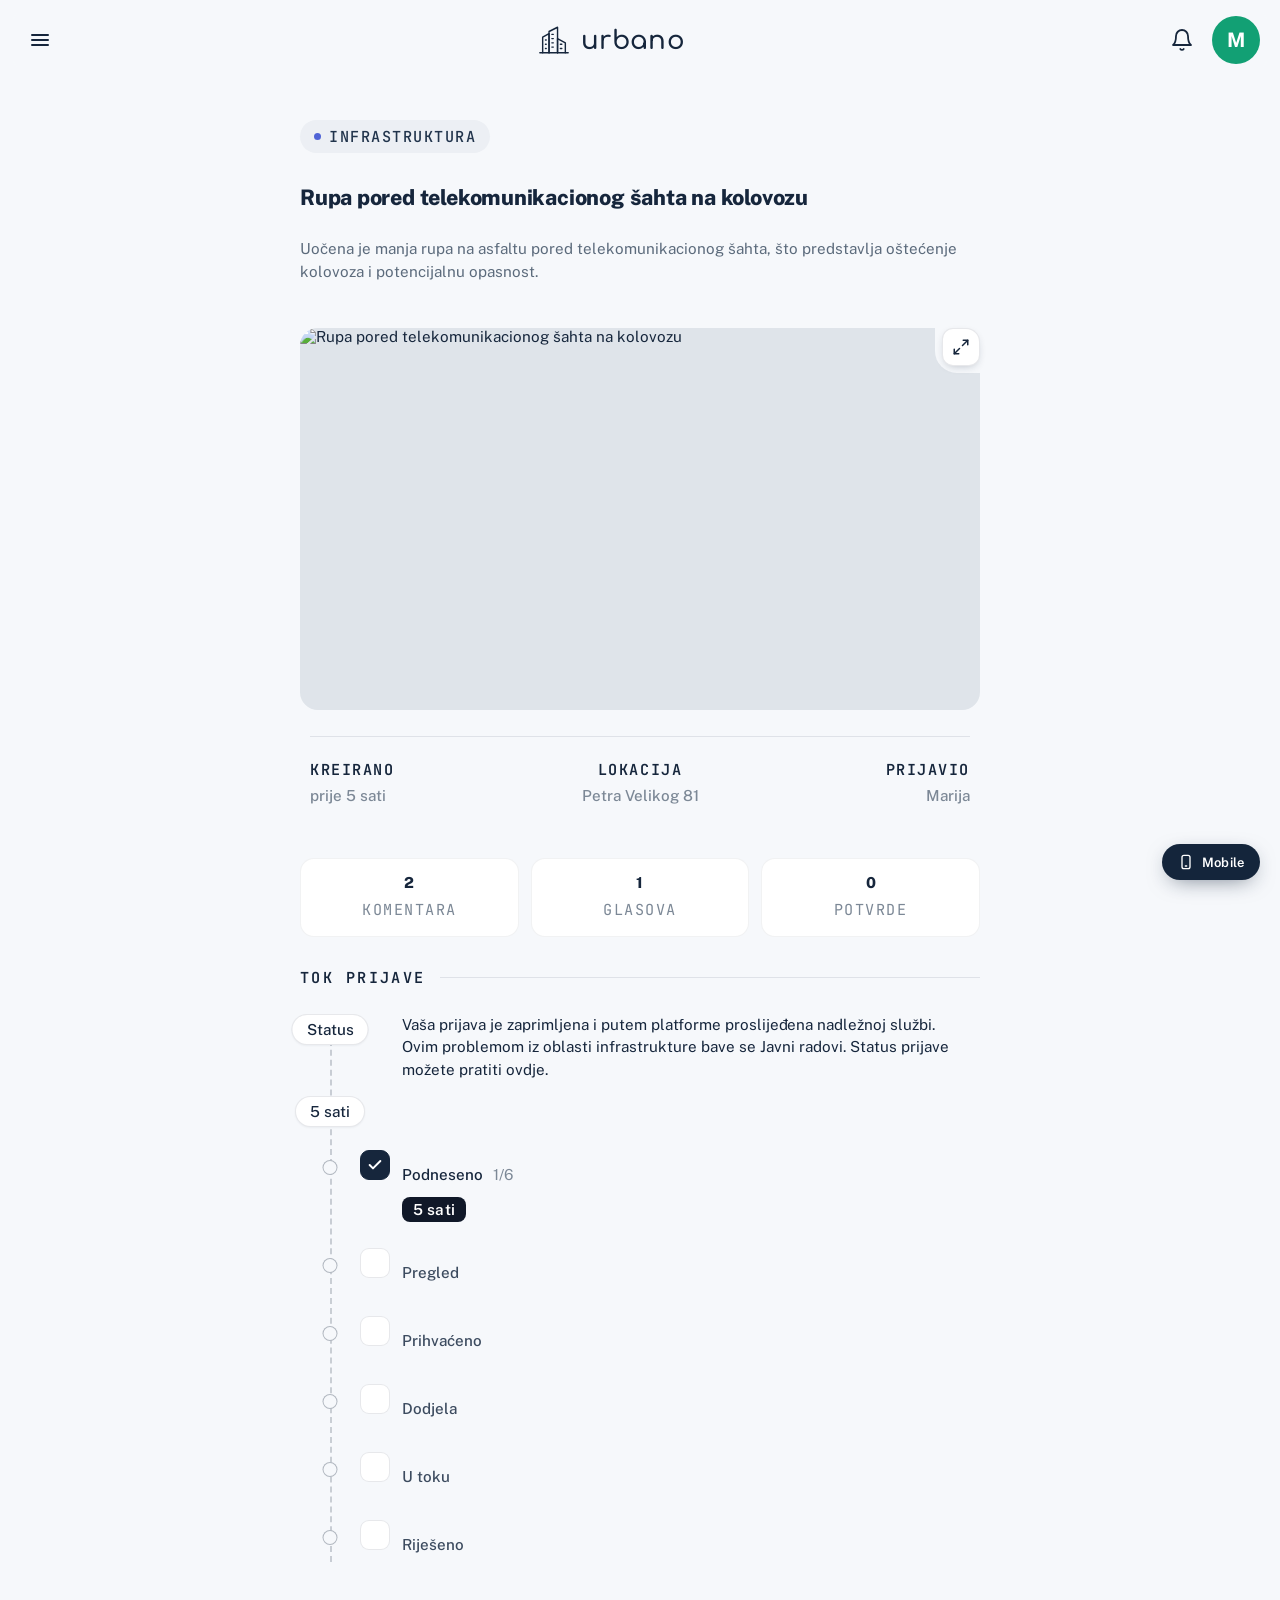
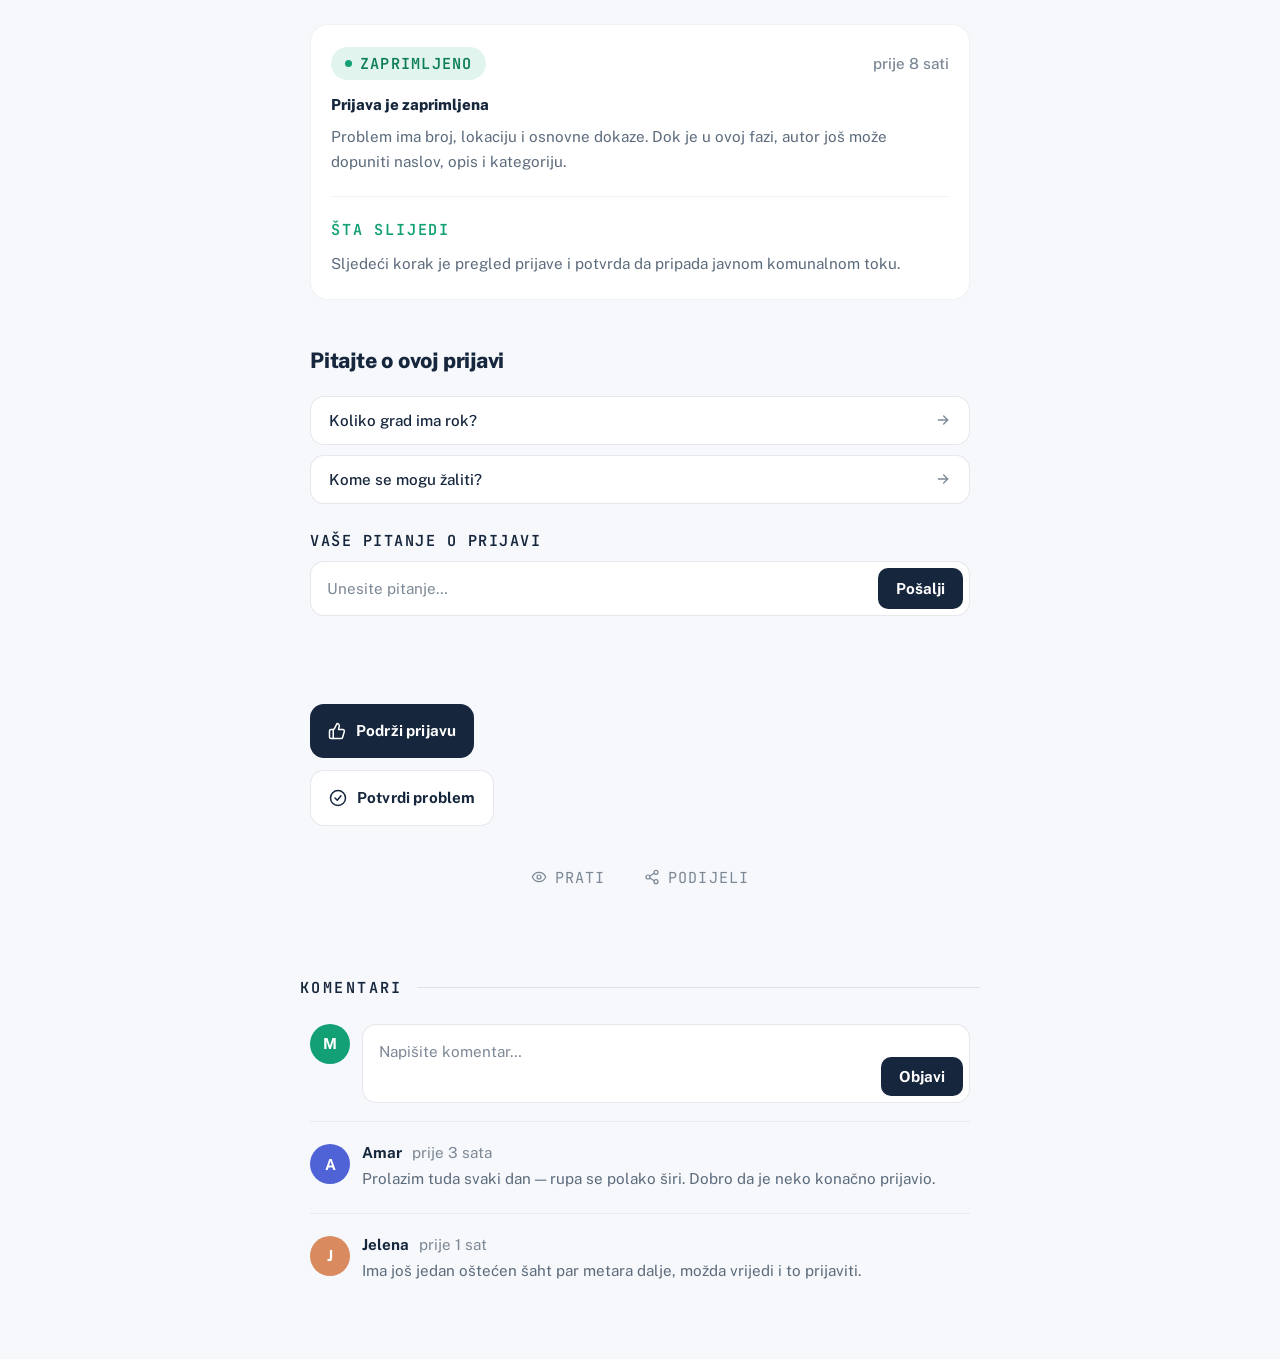
==== prijava.html @ e4edb2fe "Mobile-first redesign of prijava (report) detail page - Hand-written mobile CSS (assets/prijava-rede" ====
<!DOCTYPE html>
<html lang="bs">
<head>
  <meta charset="utf-8" />
  <meta name="viewport" content="width=device-width, initial-scale=1" />
  <title>Rupa pored telekomunikacionog šahta na kolovozu | Urbano</title>
  <meta name="description" content="Uočena je manja rupa na asfaltu pored telekomunikacionog šahta, što predstavlja oštećenje kolovoza i potencijalnu opasnost." />

  <link rel="preconnect" href="https://fonts.googleapis.com" />
  <link rel="preconnect" href="https://fonts.gstatic.com" crossorigin />
  <link href="https://fonts.googleapis.com/css2?family=Public+Sans:wght@300;400;500;600;700;800;900&family=Comfortaa:wght@500;600;700&family=JetBrains+Mono:wght@400;500;600&display=swap" rel="stylesheet" />

  <link rel="stylesheet" href="assets/prijava-redesign.css?v=2" />
  <link rel="stylesheet" href="assets/dev-toggle.css" />
</head>
<body>

  <!-- ===================== HEADER ===================== -->
  <header class="app-header">
    <button class="icon-btn" type="button" aria-label="Meni">
      <svg viewBox="0 0 24 24" fill="none" stroke="currentColor" stroke-width="2" stroke-linecap="round">
        <line x1="4" y1="7" x2="20" y2="7" />
        <line x1="4" y1="12" x2="20" y2="12" />
        <line x1="4" y1="17" x2="20" y2="17" />
      </svg>
    </button>

    <a class="brand" href="index.html" aria-label="urbano — početna">
      <svg viewBox="0 0 48 48" fill="none" stroke="#16263c" stroke-width="2" stroke-linejoin="round" stroke-linecap="round">
        <path d="M8 42V20l9-5v27" />
        <path d="M17 42V12l12-6v36" />
        <path d="M29 42V22l11 6v14" />
        <line x1="4" y1="42" x2="44" y2="42" />
        <path d="M12 24h1M12 30h1M12 36h1" />
        <path d="M21 16h2M21 22h2M21 28h2M21 34h2" />
        <path d="M33 30h2M33 36h2" />
      </svg>
      <span>urbano</span>
    </a>

    <div class="header-actions">
      <button class="icon-btn" type="button" aria-label="Obavještenja">
        <svg viewBox="0 0 24 24" fill="none" stroke="currentColor" stroke-width="1.8" stroke-linecap="round" stroke-linejoin="round">
          <path d="M18 8a6 6 0 0 0-12 0c0 7-3 9-3 9h18s-3-2-3-9" />
          <path d="M13.7 21a2 2 0 0 1-3.4 0" />
        </svg>
      </button>
      <div class="avatar">M</div>
    </div>
  </header>

  <!-- ===================== DETALJ ===================== -->
  <main class="detail">
    <div class="container">

      <span class="cat-pill"><span class="dot"></span>Infrastruktura</span>

      <h1 class="detail-title">Rupa pored telekomunikacionog šahta na kolovozu</h1>

      <p class="detail-lead">Uočena je manja rupa na asfaltu pored telekomunikacionog šahta, što predstavlja oštećenje kolovoza i potencijalnu opasnost.</p>

      <figure class="hero">
        <img src="https://api.ekomunalac.com/api/media/image?url=https%3A%2F%2Fmedia.ekomunalac.com%2Freports%2F1782922831469-ec6126c9279a06ac.jpg&w=1200&q=80" alt="Rupa pored telekomunikacionog šahta na kolovozu" />
        <div class="zoom-pocket">
          <button class="hero-zoom" type="button" aria-label="Prikaži punu veličinu">
            <svg viewBox="0 0 24 24" fill="none" stroke="currentColor" stroke-width="2" stroke-linecap="round" stroke-linejoin="round">
              <path d="M15 3h6v6" /><path d="M9 21H3v-6" /><path d="M21 3l-7 7" /><path d="M3 21l7-7" />
            </svg>
          </button>
        </div>
      </figure>

      <div class="meta-row">
        <div class="meta">
          <span class="meta-label">Kreirano</span>
          <span class="meta-value">prije 5 sati</span>
        </div>
        <div class="meta">
          <span class="meta-label">Lokacija</span>
          <span class="meta-value">Petra Velikog 81</span>
        </div>
        <div class="meta">
          <span class="meta-label">Prijavio</span>
          <span class="meta-value">Marija</span>
        </div>
      </div>

      <!-- Stats -->
      <div class="stats">
        <div class="stat"><b>2</b><span>Komentara</span></div>
        <div class="stat"><b>1</b><span>Glasova</span></div>
        <div class="stat"><b>0</b><span>Potvrde</span></div>
      </div>

      <!-- Tok prijave -->
      <div class="sec-head">
        <span class="lbl">Tok prijave</span>
        <span class="rule"></span>
      </div>

      <div class="tok">
        <div class="tok-top">
          <span class="rail-pill">Status</span>
          <p class="tok-summary">Vaša prijava je zaprimljena i putem platforme proslijeđena nadležnoj službi. Ovim problemom iz oblasti infrastrukture bave se Javni radovi. Status prijave možete pratiti ovdje.</p>
        </div>

        <div class="tok-time">
          <span class="rail-pill">5 sati</span>
        </div>

        <ul class="steps2">
          <li class="done">
            <span class="dot"></span>
            <span class="box">
              <svg viewBox="0 0 24 24" fill="none" stroke="currentColor" stroke-width="3" stroke-linecap="round" stroke-linejoin="round"><path d="M20 6 9 17l-5-5" /></svg>
            </span>
            <div class="row1"><span class="nm">Podneseno</span><span class="frac">1/6</span></div>
            <span class="dur">5 sati</span>
          </li>
          <li>
            <span class="dot"></span>
            <span class="box"></span>
            <div class="row1"><span class="nm">Pregled</span></div>
          </li>
          <li>
            <span class="dot"></span>
            <span class="box"></span>
            <div class="row1"><span class="nm">Prihvaćeno</span></div>
          </li>
          <li>
            <span class="dot"></span>
            <span class="box"></span>
            <div class="row1"><span class="nm">Dodjela</span></div>
          </li>
          <li>
            <span class="dot"></span>
            <span class="box"></span>
            <div class="row1"><span class="nm">U toku</span></div>
          </li>
          <li>
            <span class="dot"></span>
            <span class="box"></span>
            <div class="row1"><span class="nm">Riješeno</span></div>
          </li>
        </ul>
      </div>

      <!-- ===================== STATUS DETALJ ===================== -->
      <div class="card status-card">
        <div class="status-head">
          <span class="status-pill">Zaprimljeno</span>
          <span class="status-time">prije 8 sati</span>
        </div>
        <h3 class="status-headline">Prijava je zaprimljena</h3>
        <p>Problem ima broj, lokaciju i osnovne dokaze. Dok je u ovoj fazi, autor još može dopuniti naslov, opis i kategoriju.</p>
        <div class="status-next">
          <span class="next-label">Šta slijedi</span>
          <p>Sljedeći korak je pregled prijave i potvrda da pripada javnom komunalnom toku.</p>
        </div>
      </div>

      <!-- ===================== PITAJTE ===================== -->
      <section class="ask">
        <h2 class="ask-title">Pitajte o ovoj prijavi</h2>

        <div class="ask-suggest">
          <button class="q-chip" type="button">
            <span>Koliko grad ima rok?</span>
            <svg viewBox="0 0 24 24" fill="none" stroke="currentColor" stroke-width="2" stroke-linecap="round" stroke-linejoin="round"><path d="M5 12h14" /><path d="M13 6l6 6-6 6" /></svg>
          </button>
          <button class="q-chip" type="button">
            <span>Kome se mogu žaliti?</span>
            <svg viewBox="0 0 24 24" fill="none" stroke="currentColor" stroke-width="2" stroke-linecap="round" stroke-linejoin="round"><path d="M5 12h14" /><path d="M13 6l6 6-6 6" /></svg>
          </button>
        </div>

        <label class="ask-label" for="ask-input">Vaše pitanje o prijavi</label>
        <div class="ask-field">
          <input id="ask-input" type="text" placeholder="Unesite pitanje…" />
          <button class="ask-send" type="button">Pošalji</button>
        </div>
      </section>

      <!-- Akcije -->
      <button class="action" type="button">
        <svg viewBox="0 0 24 24" fill="none" stroke="currentColor" stroke-width="2" stroke-linecap="round" stroke-linejoin="round">
          <path d="M7 10v11" /><path d="M15 5.88 14 10h5.83a2 2 0 0 1 1.92 2.56l-2.33 8A2 2 0 0 1 17.5 22H4a2 2 0 0 1-2-2v-8a2 2 0 0 1 2-2h2.76a2 2 0 0 0 1.79-1.11L12 2a3.13 3.13 0 0 1 3 3.88Z" />
        </svg>
        Podrži prijavu
      </button>
      <button class="action secondary" type="button">
        <svg viewBox="0 0 24 24" fill="none" stroke="currentColor" stroke-width="2" stroke-linecap="round" stroke-linejoin="round">
          <circle cx="12" cy="12" r="10" /><path d="M8 12l3 3 5-6" />
        </svg>
        Potvrdi problem
      </button>
      <div class="subactions">
        <button type="button">
          <svg viewBox="0 0 24 24" fill="none" stroke="currentColor" stroke-width="1.8" stroke-linecap="round" stroke-linejoin="round"><path d="M2 12s3-7 10-7 10 7 10 7-3 7-10 7-10-7-10-7Z"/><circle cx="12" cy="12" r="3"/></svg>
          Prati
        </button>
        <button type="button">
          <svg viewBox="0 0 24 24" fill="none" stroke="currentColor" stroke-width="1.8" stroke-linecap="round" stroke-linejoin="round"><circle cx="18" cy="5" r="3"/><circle cx="6" cy="12" r="3"/><circle cx="18" cy="19" r="3"/><line x1="8.6" y1="13.5" x2="15.4" y2="17.5"/><line x1="15.4" y1="6.5" x2="8.6" y2="10.5"/></svg>
          Podijeli
        </button>
      </div>

      <!-- ===================== KOMENTARI ===================== -->
      <div class="sec-head">
        <span class="lbl">Komentari</span>
        <span class="rule"></span>
      </div>

      <div class="comment-compose">
        <div class="c-avatar">M</div>
        <div class="comment-field">
          <textarea rows="2" placeholder="Napišite komentar…"></textarea>
          <button class="comment-send" type="button">Objavi</button>
        </div>
      </div>

      <ul class="comment-list">
        <li class="comment">
          <div class="c-avatar a1">A</div>
          <div class="comment-body">
            <div class="comment-head">
              <span class="comment-name">Amar</span>
              <span class="comment-time">prije 3 sata</span>
            </div>
            <p>Prolazim tuda svaki dan — rupa se polako širi. Dobro da je neko konačno prijavio.</p>
          </div>
        </li>
        <li class="comment">
          <div class="c-avatar a2">J</div>
          <div class="comment-body">
            <div class="comment-head">
              <span class="comment-name">Jelena</span>
              <span class="comment-time">prije 1 sat</span>
            </div>
            <p>Ima još jedan oštećen šaht par metara dalje, možda vrijedi i to prijaviti.</p>
          </div>
        </li>
      </ul>

      <div class="footer-space"></div>
    </div>
  </main>

  <script src="assets/lightbox.js?v=1" defer></script>
  <script src="assets/dev-toggle.js" defer></script>
</body>
</html>
---- assets/prijava-redesign.css ----
/* ============================================================
   PRIJAVA — mobile-first redesign
   Ručno pisan, čist, lako za editovanje. Desktop kasnije.
   ============================================================ */

:root {
  --nav: #16263c;          /* navy naslovi */
  --nav-soft: #21344c;
  --ink: #5c6b7c;          /* sivi opis/tekst */
  --ink-2: #7c8896;        /* svjetliji sivi */
  --paper: #f6f8fb;        /* pozadina */
  --card: #ffffff;
  --line: rgba(20, 37, 59, 0.10);
  --line-2: rgba(20, 37, 59, 0.06);
  --pill: #eceff4;
  --green: #12a074;        /* avatar / accent */
  --blue: #4f63d6;         /* kategorija dot */
  --radius: 18px;

  /* SAMO DVIJE VELIČINE FONTA */
  --fs-text: 0.95rem;      /* sav tekst — opis, labele, vrijednosti, koraci */
  --fs-title: 1.34rem;     /* malo veće — SAMO naslov */

  --mono: "JetBrains Mono", ui-monospace, "SFMono-Regular", monospace;
  --sans: "Public Sans", system-ui, -apple-system, sans-serif;
  --brand: "Comfortaa", var(--sans);
}

* { box-sizing: border-box; }

html { -webkit-text-size-adjust: 100%; }

body {
  margin: 0;
  background: var(--paper);
  color: var(--nav);
  font-family: var(--sans);
  font-size: var(--fs-text);
  -webkit-font-smoothing: antialiased;
  text-rendering: optimizeLegibility;
}

/* ---------- HEADER ---------- */
.app-header {
  position: sticky;
  top: 0;
  z-index: 50;
  display: flex;
  align-items: center;
  justify-content: space-between;
  gap: 12px;
  padding: 16px 20px;
  background: rgba(246, 248, 251, 0.86);
  backdrop-filter: saturate(140%) blur(10px);
  -webkit-backdrop-filter: saturate(140%) blur(10px);
}

.icon-btn {
  display: inline-flex;
  align-items: center;
  justify-content: center;
  width: 40px;
  height: 40px;
  border: none;
  background: transparent;
  color: var(--nav);
  cursor: pointer;
  border-radius: 12px;
  transition: background 0.18s ease;
}
.icon-btn:hover { background: rgba(20, 37, 59, 0.06); }
.icon-btn svg { width: 24px; height: 24px; }

.brand {
  display: inline-flex;
  align-items: center;
  gap: 10px;
  text-decoration: none;
  color: var(--nav);
}
.brand svg { width: 34px; height: 34px; }
.brand span {
  font-family: var(--brand);
  font-weight: 600;
  font-size: 26px;
  letter-spacing: 0.01em;
  color: var(--nav);
}

.header-actions {
  display: inline-flex;
  align-items: center;
  gap: 10px;
}
.avatar {
  display: inline-flex;
  align-items: center;
  justify-content: center;
  width: 48px;
  height: 48px;
  border-radius: 50%;
  background: var(--green);
  color: #fff;
  font-weight: 700;
  font-size: 20px;
  letter-spacing: 0.02em;
}

/* ---------- CONTAINER ---------- */
.container {
  padding: 0 20px;
  max-width: 720px;
  margin: 0 auto;
}

/* Sve ISPOD slike — malo uvučeno od ivica (veći razmak, ali ne prevelik).
   Slika, naslov, opis i kategorija ostaju na 20px; donji dio je uvučen +10px. */
.meta-row,
.stats,
.sec-head,
.tok,
.card,
.ask,
.action,
.subactions,
.comment-compose,
.comment-list {
  margin-left: 10px;
  margin-right: 10px;
}

/* ---------- CATEGORY PILL ---------- */
.cat-pill {
  display: inline-flex;
  align-items: center;
  gap: 8px;
  margin: 40px 0 32px;
  padding: 6px 14px;
  border-radius: 999px;
  background: var(--pill);
  font-family: var(--mono);
  font-size: var(--fs-text);
  font-weight: 500;
  letter-spacing: 0.1em;
  color: var(--nav-soft);
  text-transform: uppercase;
}
.cat-pill .dot {
  width: 7px;
  height: 7px;
  border-radius: 50%;
  background: var(--blue);
  flex: none;
}

/* ---------- TITLE + LEAD ---------- */
.detail-title {
  margin: 0 0 26px;
  font-size: var(--fs-title);  /* jedina veća veličina — naslov */
  line-height: 1.2;
  font-weight: 800;
  letter-spacing: -0.01em;
  color: var(--nav);
  text-wrap: balance;
}
.detail-lead {
  margin: 0 0 44px;
  font-size: var(--fs-text);  /* max 3 reda */
  line-height: 1.55;
  font-weight: 400;
  color: var(--ink);
  display: -webkit-box;
  -webkit-line-clamp: 3;
  -webkit-box-orient: vertical;
  overflow: hidden;
}

/* ---------- HERO IMAGE ---------- */
.hero {
  position: relative;
  margin: 0 0 26px;
}
.hero img {
  width: 100%;
  aspect-ratio: 16 / 9;       /* niža slika */
  object-fit: cover;
  border-radius: var(--radius);
  display: block;
  background: #dfe4ea;
}
/* "Pocket" u boji pozadine — slika se obmota oko dugmeta
   (prati lijevu i donju ivicu, sa zaobljenim concave uglom) */
.zoom-pocket {
  position: absolute;
  top: 0;
  right: 0;
  background: var(--paper);
  padding: 0 0 7px 7px;                  /* razmak: dolje + lijevo */
  border-top-right-radius: var(--radius);
  border-bottom-left-radius: 22px;       /* concave zaobljenje */
}
.hero-zoom {
  display: inline-flex;
  align-items: center;
  justify-content: center;
  width: 38px;
  height: 38px;
  border-radius: 11px;
  border-top-right-radius: 14px;
  background: #fff;
  border: 1px solid var(--line);
  box-shadow: 0 3px 10px -4px rgba(20, 37, 59, 0.32);
  color: var(--nav);
  cursor: pointer;
  transition: background 0.18s ease, transform 0.18s ease;
}
.hero-zoom:hover { background: #f4f7fb; transform: translateY(-1px); }
.hero-zoom svg { width: 18px; height: 18px; }

/* ---------- META ROW ---------- */
.meta-row {
  display: flex;
  justify-content: space-between;
  gap: 12px;
  padding: 22px 0 44px;
  border-top: 1px solid var(--line);
}
.meta { display: flex; flex-direction: column; gap: 7px; }
.meta:nth-child(1) { align-items: flex-start; text-align: left; }
.meta:nth-child(2) { align-items: center; text-align: center; }
.meta:nth-child(3) { align-items: flex-end; text-align: right; }
.meta-label {
  font-family: var(--mono);
  font-size: var(--fs-text);
  font-weight: 600;
  letter-spacing: 0.1em;
  color: var(--nav);
  text-transform: uppercase;
}
.meta-value {
  font-size: var(--fs-text);
  font-weight: 500;
  color: var(--ink-2);
}

/* ---------- STATS ---------- */
.stats {
  display: grid;
  grid-template-columns: repeat(3, 1fr);
  gap: 12px;
  margin: 10px 0 0;   /* kartice = zadnje na prvom ekranu; veliki razmak dolazi ispod (sec-head) */
}
.stat {
  background: var(--card);
  border: 1px solid var(--line-2);
  border-radius: 14px;
  padding: 16px 12px;
  text-align: center;
}
.stat b {
  display: block;
  font-size: var(--fs-text);
  font-weight: 800;
  color: var(--nav);
  line-height: 1;
}
.stat span {
  display: block;
  margin-top: 8px;
  font-family: var(--mono);
  font-size: var(--fs-text);
  letter-spacing: 0.1em;
  color: var(--ink-2);
  text-transform: uppercase;
}

/* ---------- SECTION LABEL ---------- */
.sec-label {
  font-family: var(--mono);
  font-size: var(--fs-text);
  font-weight: 600;
  letter-spacing: 0.14em;
  color: var(--ink-2);
  text-transform: uppercase;
  margin: 34px 0 16px;
}

/* Section header sa linijom desno */
.sec-head {
  display: flex;
  align-items: center;
  gap: 14px;
  margin: 30px 0 26px;   /* tijesan razmak — "Tok prijave" odmah ispod kartica */
}
.sec-head .lbl {
  font-family: var(--mono);
  font-size: var(--fs-text);
  font-weight: 600;
  letter-spacing: 0.16em;
  text-transform: uppercase;
  color: var(--nav);
  white-space: nowrap;
}
.sec-head .rule { flex: 1; height: 1px; background: var(--line); }

/* ---------- TOK PRIJAVE (checkbox + rail) ---------- */
.tok { position: relative; }
.tok::before {                 /* dashed vertical rail */
  content: "";
  position: absolute;
  left: 20px;
  top: 16px;
  bottom: 18px;
  border-left: 2px dashed rgba(20, 37, 59, 0.20);
}

.rail-pill {
  position: absolute;
  left: 20px;
  transform: translateX(-50%);
  display: inline-flex;
  align-items: center;
  justify-content: center;
  background: #fff;
  border: 1px solid var(--line);
  border-radius: 999px;
  padding: 6px 14px;
  font-size: var(--fs-text);
  font-weight: 500;
  color: var(--nav);
  box-shadow: 0 1px 2px rgba(20, 37, 59, 0.05);
  white-space: nowrap;
  z-index: 2;
}

.tok-top {
  position: relative;
  min-height: 34px;
  padding-left: 92px;
  margin-bottom: 6px;
}
.tok-top .rail-pill { top: 0; }
.tok-summary {
  margin: 0;
  font-size: var(--fs-text);
  line-height: 1.5;
  color: var(--nav);
  font-weight: 400;
}

.tok-time { position: relative; height: 46px; }
.tok-time .rail-pill { top: 8px; }

.steps2 { list-style: none; margin: 8px 0 0; padding: 0; }
.steps2 li {
  position: relative;
  min-height: 68px;
  padding: 18px 0 18px 92px;
}
.steps2 .dot {                 /* mali hollow krug na rail-u */
  position: absolute;
  left: 20px;
  top: 18px;
  transform: translateX(-50%);
  width: 15px;
  height: 15px;
  border-radius: 50%;
  border: 1.5px solid rgba(20, 37, 59, 0.30);
  background: var(--paper);
  z-index: 2;
}
.steps2 .box {                 /* checkbox kvadrat */
  position: absolute;
  left: 50px;
  top: 8px;
  width: 30px;
  height: 30px;
  border-radius: 9px;
  border: 1.5px solid var(--line);
  background: #fff;
  display: inline-flex;
  align-items: center;
  justify-content: center;
}
.steps2 li.done .box { background: var(--nav); border-color: var(--nav); }
.steps2 .box svg { width: 16px; height: 16px; color: #fff; }

.steps2 .row1 { display: flex; align-items: center; gap: 10px; min-height: 30px; }
.steps2 .nm { font-size: var(--fs-text); font-weight: 500; color: var(--nav); }
.steps2 li:not(.done) .nm { color: #3c4b5f; }
.steps2 .frac { font-size: var(--fs-text); color: var(--ink-2); }
.steps2 .dur {
  display: inline-block;
  margin-top: 7px;
  background: #101828;
  color: #fff;
  border-radius: 8px;
  padding: 4px 11px;
  font-size: var(--fs-text);
  font-weight: 600;
  letter-spacing: 0.01em;
}

/* ---------- CARD (Kontekst / Sažetak) ---------- */
.card {
  background: var(--card);
  border: 1px solid var(--line-2);
  border-radius: var(--radius);
  padding: 22px 20px;
  margin-bottom: 22px;
}
.card .summary-tag {
  font-family: var(--mono);
  font-size: var(--fs-text);
  letter-spacing: 0.14em;
  text-transform: uppercase;
  color: var(--green);
  font-weight: 600;
}
.card p {
  margin: 12px 0 0;
  font-size: var(--fs-text);
  line-height: 1.62;
  color: var(--ink);
}

/* ---------- PRIMARY ACTION ---------- */
.action {
  display: flex;
  align-items: center;
  justify-content: center;
  gap: 10px;
  width: auto;           /* puni širinu minus margine (ne iskače van) */
  margin-top: 88px;      /* više zraka prije glavnog dugmeta */
  padding: 18px;
  border: none;
  border-radius: 14px;
  background: var(--nav);
  color: #fff;
  font-family: var(--sans);
  font-size: var(--fs-text);
  font-weight: 700;
  letter-spacing: 0.01em;
  cursor: pointer;
  transition: transform 0.2s cubic-bezier(0.16, 1, 0.3, 1), background 0.2s ease;
}
.action:hover { transform: translateY(-2px); background: #1d3350; }
.action svg { width: 18px; height: 18px; }

.subactions {
  display: flex;
  justify-content: center;
  gap: 26px;
  margin: 40px 0 88px;
}
.subactions button {
  display: inline-flex;
  align-items: center;
  gap: 8px;
  background: none;
  border: none;
  cursor: pointer;
  font-family: var(--mono);
  font-size: var(--fs-text);
  letter-spacing: 0.08em;
  text-transform: uppercase;
  color: var(--ink-2);
}
.subactions svg { width: 16px; height: 16px; }

/* ---------- STATUS DETALJ (Zaprimljeno) ---------- */
.status-card { margin-top: 44px; }
.status-head {
  display: flex;
  align-items: center;
  justify-content: space-between;
  gap: 12px;
  margin-bottom: 16px;
}
.status-pill {
  display: inline-flex;
  align-items: center;
  gap: 8px;
  padding: 6px 14px;
  border-radius: 999px;
  background: rgba(18, 160, 116, 0.12);
  color: #0d7d5a;
  font-family: var(--mono);
  font-size: var(--fs-text);
  font-weight: 600;
  letter-spacing: 0.08em;
  text-transform: uppercase;
}
.status-pill::before {
  content: "";
  width: 7px;
  height: 7px;
  border-radius: 50%;
  background: var(--green);
}
.status-time {
  font-size: var(--fs-text);
  font-weight: 500;
  color: var(--ink-2);
}
.status-headline {
  margin: 0;
  font-size: var(--fs-text);   /* ista veličina — samo deblje */
  font-weight: 800;
  color: var(--nav);
}
.status-next {
  margin-top: 22px;
  padding-top: 22px;
  border-top: 1px solid var(--line-2);
}
.next-label {
  display: block;
  font-family: var(--mono);
  font-size: var(--fs-text);
  font-weight: 600;
  letter-spacing: 0.12em;
  text-transform: uppercase;
  color: var(--green);
}

/* ---------- PITAJTE O OVOJ PRIJAVI ---------- */
.ask { margin-top: 48px; }
.ask-title {
  margin: 0 0 22px;
  font-size: var(--fs-title);   /* veličina prvog naslova */
  line-height: 1.2;
  font-weight: 800;
  letter-spacing: -0.01em;
  color: var(--nav);
}
.ask-suggest {
  display: flex;
  flex-direction: column;
  gap: 10px;
  margin-bottom: 26px;
}
.q-chip {
  display: flex;
  align-items: center;
  justify-content: space-between;
  gap: 12px;
  width: 100%;
  text-align: left;
  padding: 15px 18px;
  border: 1px solid var(--line);
  border-radius: 14px;
  background: var(--card);
  color: var(--nav);
  font-family: var(--sans);
  font-size: var(--fs-text);
  font-weight: 500;
  cursor: pointer;
  transition: border-color 0.18s ease, background 0.18s ease, transform 0.18s ease;
}
.q-chip:hover {
  background: #f4f7fb;
  border-color: rgba(20, 37, 59, 0.22);
  transform: translateY(-1px);
}
.q-chip svg { width: 16px; height: 16px; color: var(--ink-2); flex: none; }

.ask-label {
  display: block;
  margin-bottom: 10px;
  font-family: var(--mono);
  font-size: var(--fs-text);
  font-weight: 600;
  letter-spacing: 0.1em;
  text-transform: uppercase;
  color: var(--nav);
}
.ask-field {
  display: flex;
  align-items: center;
  gap: 8px;
  padding: 6px 6px 6px 16px;
  border: 1px solid var(--line);
  border-radius: 14px;
  background: var(--card);
  transition: border-color 0.18s ease, box-shadow 0.18s ease;
}
.ask-field:focus-within {
  border-color: var(--nav-soft);
  box-shadow: 0 0 0 3px rgba(20, 37, 59, 0.07);
}
.ask-field input {
  flex: 1;
  min-width: 0;
  border: none;
  outline: none;
  background: transparent;
  font-family: var(--sans);
  font-size: var(--fs-text);
  color: var(--nav);
  padding: 12px 0;
}
.ask-field input::placeholder { color: var(--ink-2); }
.ask-send {
  flex: none;
  border: none;
  border-radius: 10px;
  background: var(--nav);
  color: #fff;
  font-family: var(--sans);
  font-size: var(--fs-text);
  font-weight: 700;
  padding: 12px 18px;
  cursor: pointer;
  transition: background 0.18s ease;
}
.ask-send:hover { background: #1d3350; }

/* ---------- SEKUNDARNO DUGME (Potvrdi problem) ---------- */
.action.secondary {
  margin-top: 12px;
  background: var(--card);
  color: var(--nav);
  border: 1px solid var(--line);
}
.action.secondary:hover { background: #f4f7fb; }

/* ---------- KOMENTARI ---------- */
.comment-compose {
  display: flex;
  gap: 12px;
  margin-bottom: 8px;
}
.c-avatar {
  flex: none;
  width: 40px;
  height: 40px;
  border-radius: 50%;
  display: inline-flex;
  align-items: center;
  justify-content: center;
  color: #fff;
  font-weight: 700;
  font-size: var(--fs-text);
  background: var(--green);
}
.c-avatar.a1 { background: #4f63d6; }
.c-avatar.a2 { background: #d98b5f; }

.comment-field {
  flex: 1;
  min-width: 0;
  display: flex;
  align-items: flex-end;
  gap: 8px;
  padding: 6px 6px 6px 16px;
  border: 1px solid var(--line);
  border-radius: 14px;
  background: var(--card);
  transition: border-color 0.18s ease, box-shadow 0.18s ease;
}
.comment-field:focus-within {
  border-color: var(--nav-soft);
  box-shadow: 0 0 0 3px rgba(20, 37, 59, 0.07);
}
.comment-field textarea {
  flex: 1;
  min-width: 0;
  border: none;
  outline: none;
  background: transparent;
  resize: none;
  font-family: var(--sans);
  font-size: var(--fs-text);
  line-height: 1.5;
  color: var(--nav);
  padding: 10px 0;
  max-height: 140px;
}
.comment-field textarea::placeholder { color: var(--ink-2); }
.comment-send {
  flex: none;
  border: none;
  border-radius: 10px;
  background: var(--nav);
  color: #fff;
  font-family: var(--sans);
  font-size: var(--fs-text);
  font-weight: 700;
  padding: 11px 18px;
  cursor: pointer;
  transition: background 0.18s ease;
}
.comment-send:hover { background: #1d3350; }

.comment-list {
  list-style: none;
  margin-top: 18px;
  padding: 0;
}
.comment {
  display: flex;
  gap: 12px;
  padding: 22px 0;
  border-top: 1px solid var(--line-2);
}
.comment-body { flex: 1; min-width: 0; }
.comment-head {
  display: flex;
  align-items: baseline;
  gap: 10px;
  margin-bottom: 6px;
}
.comment-name { font-size: var(--fs-text); font-weight: 700; color: var(--nav); }
.comment-time { font-size: var(--fs-text); color: var(--ink-2); }
.comment-body p {
  margin: 0;
  font-size: var(--fs-text);
  line-height: 1.55;
  color: var(--ink);
}

/* ---------- LIGHTBOX (zoom slike) ---------- */
.hero img { cursor: zoom-in; }
.lightbox {
  position: fixed;
  inset: 0;
  z-index: 100;
  display: flex;
  align-items: center;
  justify-content: center;
  padding: 20px;
  background: rgba(16, 24, 40, 0.9);
  -webkit-backdrop-filter: blur(6px);
  backdrop-filter: blur(6px);
  opacity: 0;
  pointer-events: none;
  transition: opacity 0.3s cubic-bezier(0.16, 1, 0.3, 1);
}
.lightbox.open { opacity: 1; pointer-events: auto; }
.lightbox img {
  max-width: 100%;
  max-height: 100%;
  border-radius: 14px;
  box-shadow: 0 20px 60px -20px rgba(0, 0, 0, 0.6);
  transform: scale(0.96);
  transition: transform 0.3s cubic-bezier(0.16, 1, 0.3, 1);
}
.lightbox.open img { transform: scale(1); }
.lightbox-close {
  position: absolute;
  top: 18px;
  right: 18px;
  width: 44px;
  height: 44px;
  display: inline-flex;
  align-items: center;
  justify-content: center;
  border: none;
  border-radius: 50%;
  background: rgba(255, 255, 255, 0.14);
  color: #fff;
  cursor: pointer;
  transition: background 0.18s ease;
}
.lightbox-close:hover { background: rgba(255, 255, 255, 0.26); }
.lightbox-close svg { width: 22px; height: 22px; }

.footer-space { height: 40px; }
---- assets/dev-toggle.css ----
/* ============================================================
   Dev Mobile Emulator — plutajući toggle za mobile-first rad
   Ne utiče na sam sadržaj stranice; sve je scoped na .devmob-*
   ============================================================ */

.devmob-fab {
  position: fixed;
  right: 20px;
  bottom: 20px;
  z-index: 2147483000;
  display: inline-flex;
  align-items: center;
  gap: 8px;
  padding: 10px 16px;
  border: none;
  border-radius: 999px;
  background: #14253b;
  color: #fff;
  font-family: "Public Sans", system-ui, sans-serif;
  font-size: 13px;
  font-weight: 600;
  letter-spacing: 0.01em;
  cursor: pointer;
  box-shadow: 0 6px 22px -8px rgba(18, 36, 58, 0.65);
  transition: transform 0.25s cubic-bezier(0.16, 1, 0.3, 1),
              background 0.2s ease, box-shadow 0.25s ease;
}
.devmob-fab:hover { transform: translateY(-2px); box-shadow: 0 12px 30px -10px rgba(18, 36, 58, 0.7); }
.devmob-fab svg { width: 16px; height: 16px; }
.devmob-fab.is-active { background: #0f8a5f; }

/* Overlay */
.devmob-overlay {
  position: fixed;
  inset: 0;
  z-index: 2147482000;
  display: flex;
  flex-direction: column;
  align-items: center;
  justify-content: flex-start;
  padding: 18px 16px 24px;
  background: rgba(15, 23, 38, 0.78);
  backdrop-filter: blur(6px);
  -webkit-backdrop-filter: blur(6px);
  opacity: 0;
  pointer-events: none;
  transition: opacity 0.28s ease;
  overflow: auto;
}
.devmob-overlay.is-open { opacity: 1; pointer-events: auto; }

/* Toolbar */
.devmob-toolbar {
  display: flex;
  align-items: center;
  gap: 10px;
  flex-wrap: wrap;
  justify-content: center;
  margin-bottom: 18px;
  padding: 8px 10px;
  border-radius: 14px;
  background: rgba(255, 255, 255, 0.08);
  border: 1px solid rgba(255, 255, 255, 0.12);
  font-family: "Public Sans", system-ui, sans-serif;
}
.devmob-toolbar button,
.devmob-toolbar select {
  font-family: inherit;
  font-size: 12px;
  font-weight: 600;
  color: #e8eef6;
  background: rgba(255, 255, 255, 0.06);
  border: 1px solid rgba(255, 255, 255, 0.14);
  border-radius: 9px;
  padding: 7px 12px;
  cursor: pointer;
  transition: background 0.18s ease, color 0.18s ease;
}
.devmob-toolbar button:hover,
.devmob-toolbar select:hover { background: rgba(255, 255, 255, 0.16); }
.devmob-toolbar select { padding-right: 8px; }
.devmob-toolbar select option { color: #14253b; }
.devmob-dims {
  font-family: "JetBrains Mono", ui-monospace, monospace;
  font-size: 11px;
  color: rgba(255, 255, 255, 0.65);
  letter-spacing: 0.04em;
  min-width: 92px;
  text-align: center;
}
.devmob-close { background: rgba(239, 68, 68, 0.18) !important; border-color: rgba(239, 68, 68, 0.4) !important; }
.devmob-close:hover { background: rgba(239, 68, 68, 0.32) !important; }

/* Device frame (visually scaled to fit; iframe keeps real px) */
.devmob-stage {
  transform-origin: top center;
  transition: transform 0.2s ease;
}
.devmob-device {
  position: relative;
  background: #0b1220;
  border-radius: 44px;
  padding: 12px;
  box-shadow: 0 30px 80px -20px rgba(0, 0, 0, 0.7),
              0 0 0 2px rgba(255, 255, 255, 0.06) inset;
}
.devmob-device::before { /* notch */
  content: "";
  position: absolute;
  top: 12px;
  left: 50%;
  transform: translateX(-50%);
  width: 120px;
  height: 26px;
  background: #0b1220;
  border-bottom-left-radius: 16px;
  border-bottom-right-radius: 16px;
  z-index: 3;
}
.devmob-device.is-landscape::before {
  top: 50%;
  left: 12px;
  transform: translateY(-50%);
  width: 26px;
  height: 120px;
  border-bottom-left-radius: 0;
  border-top-right-radius: 16px;
  border-bottom-right-radius: 16px;
}
.devmob-screen {
  position: relative;
  overflow: hidden;
  border-radius: 34px;
  background: #fff;
  display: block;
}
.devmob-screen iframe {
  border: 0;
  display: block;
  background: #fff;
}
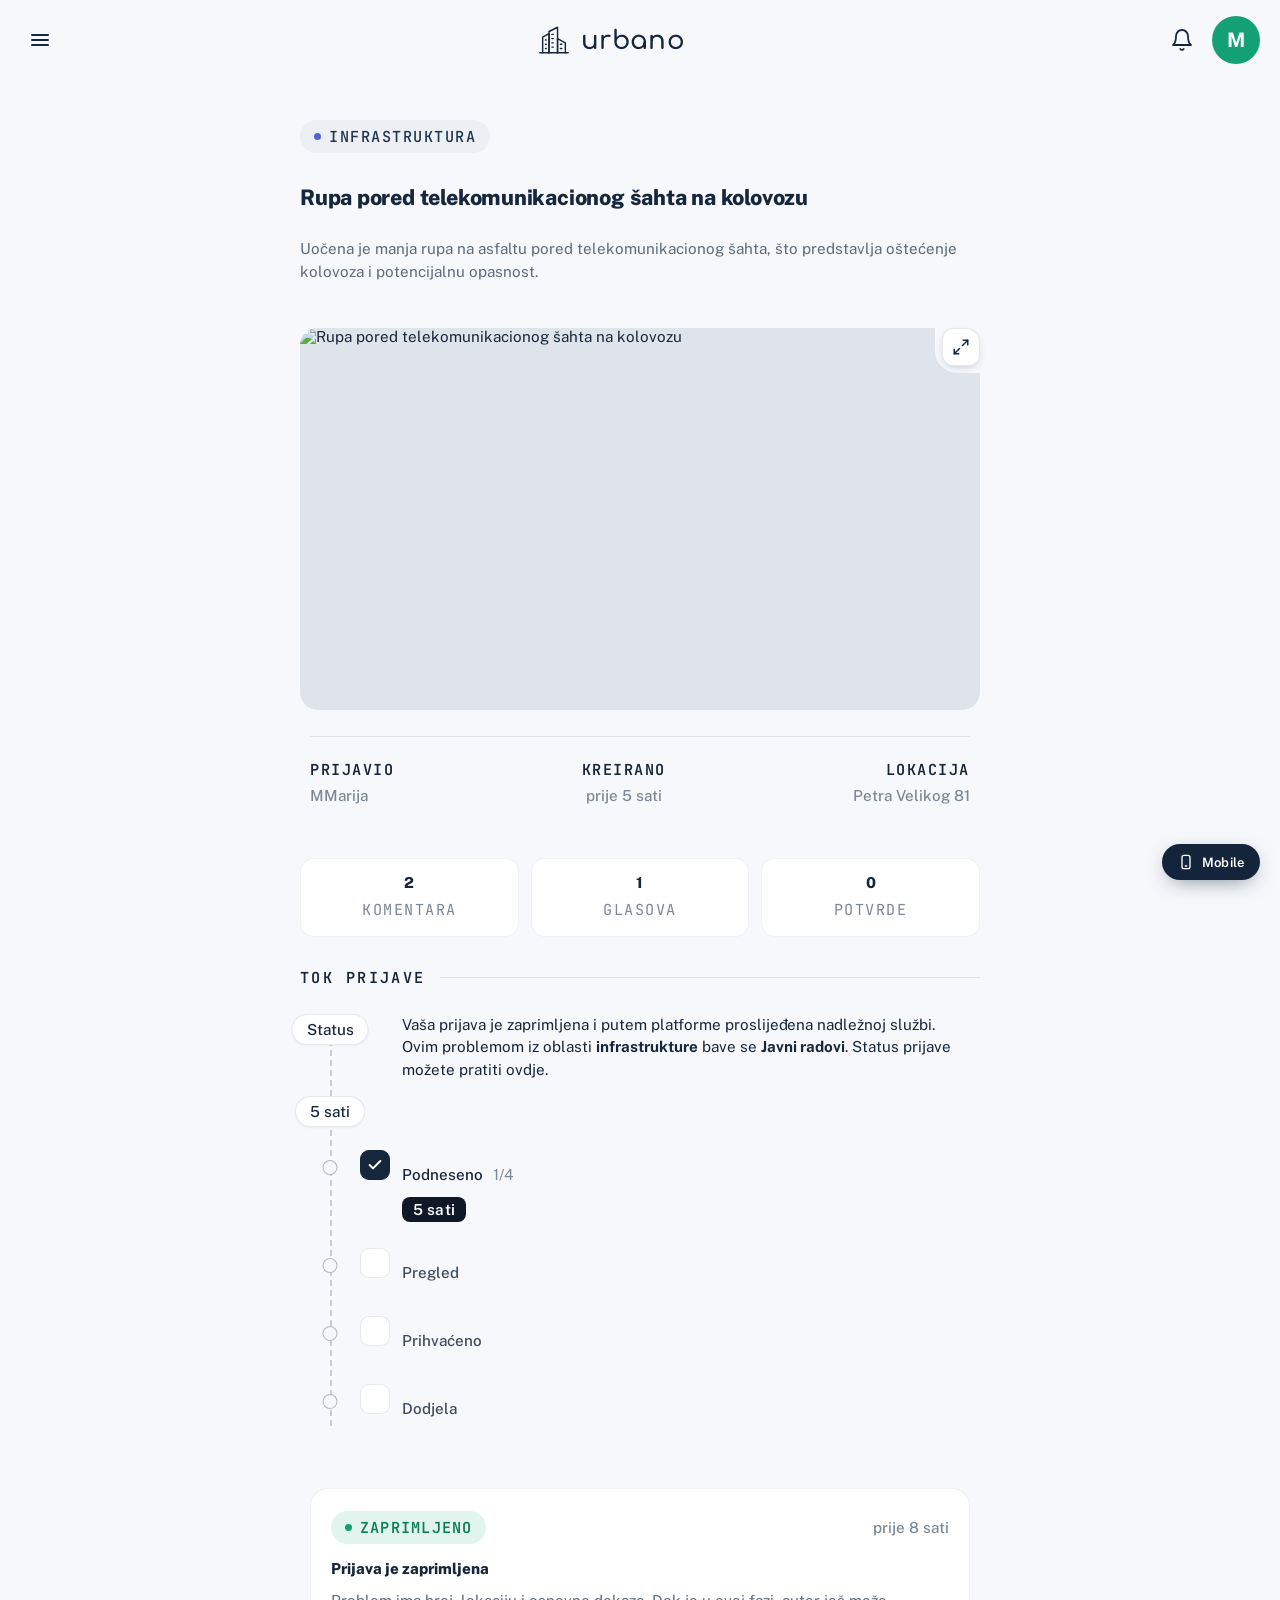
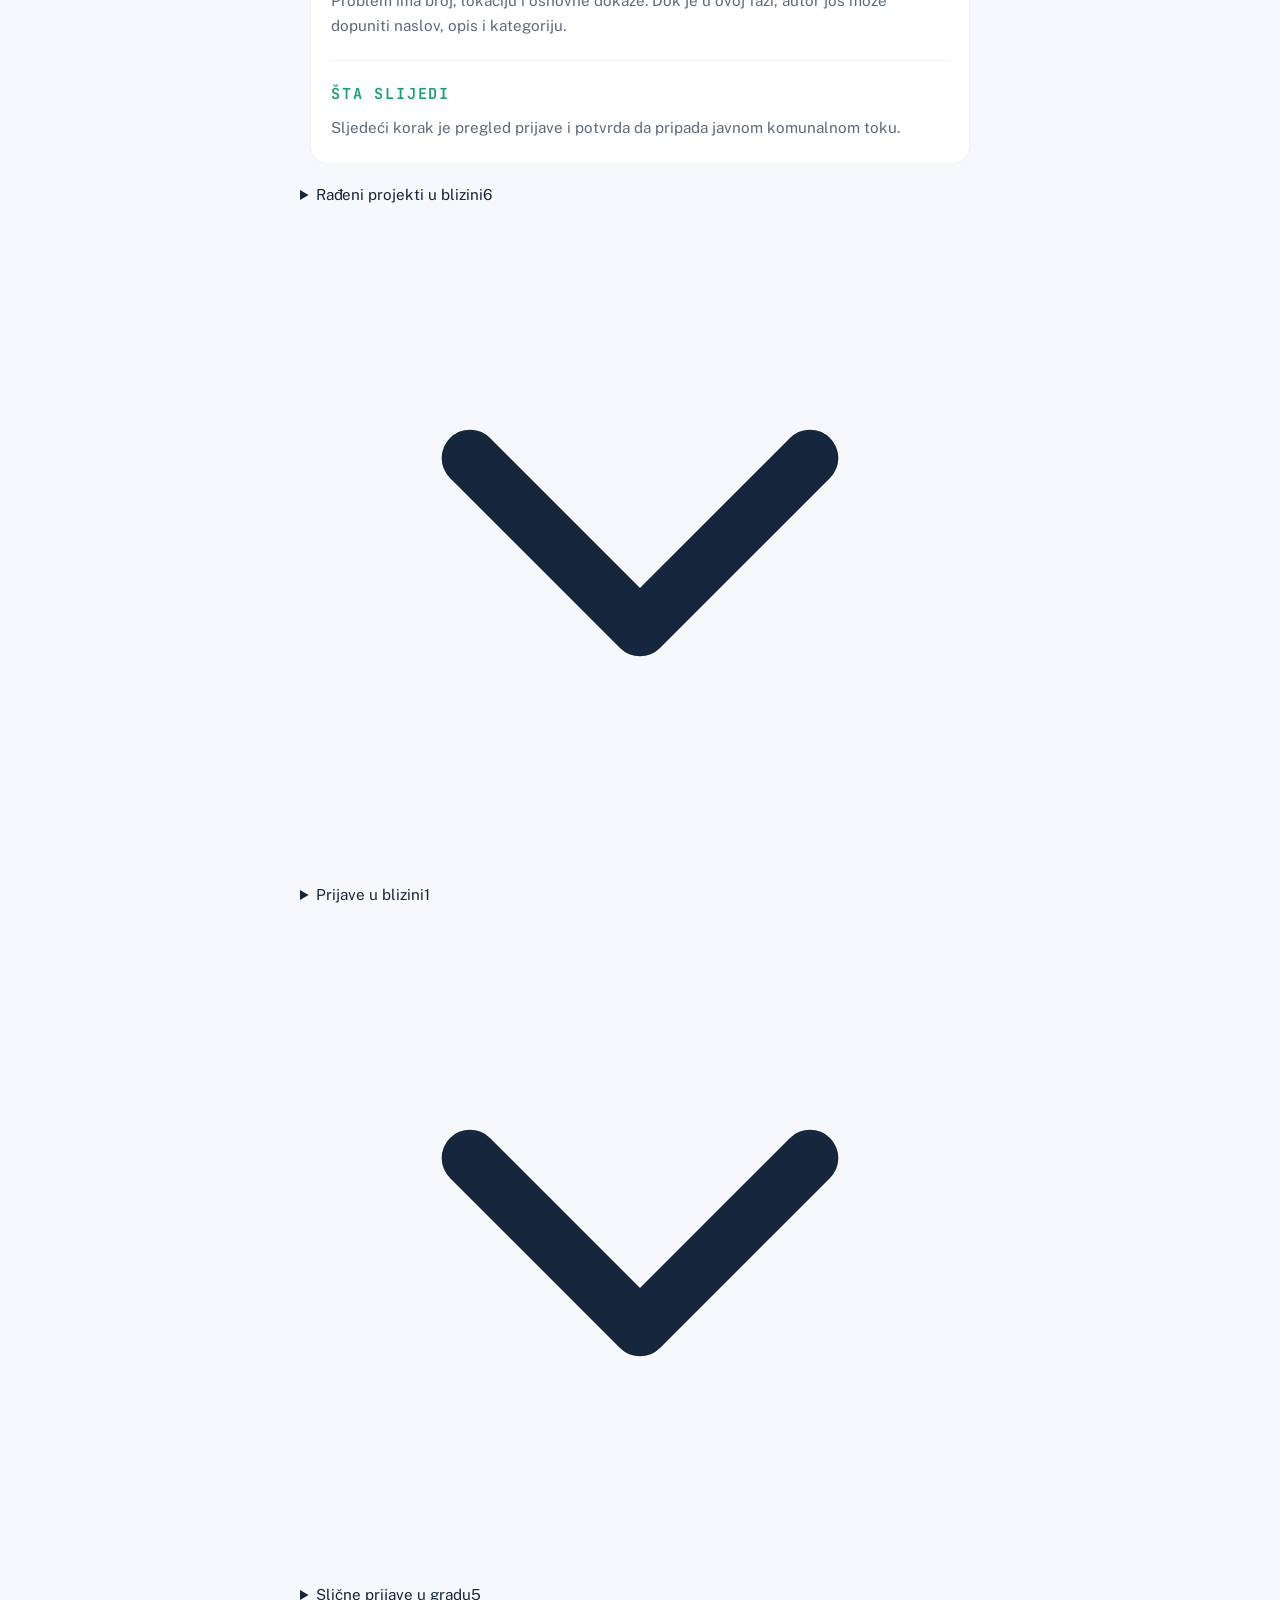
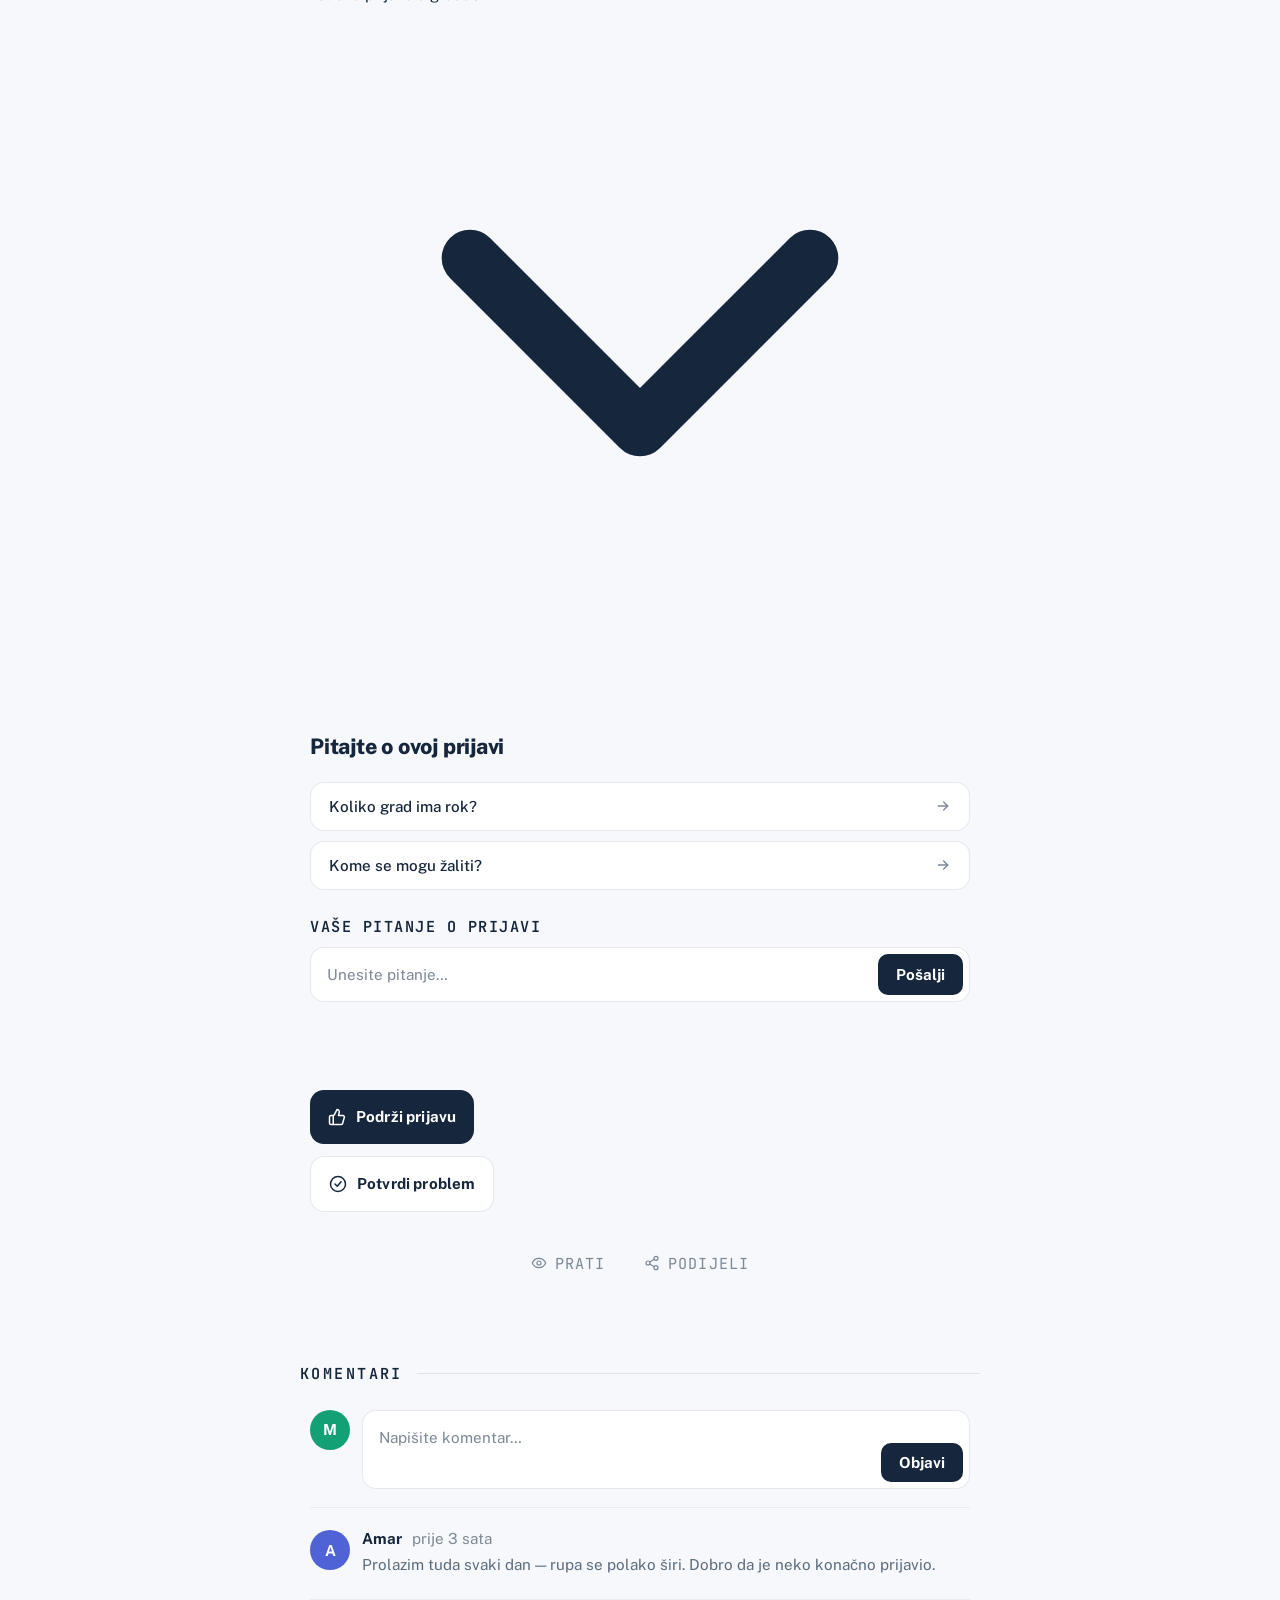
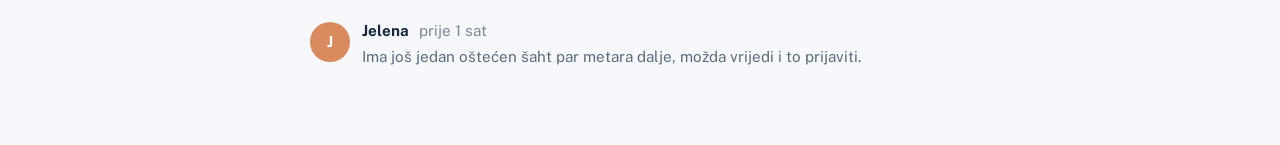
==== commit 0d661169: "Mobile refinements + desktop scaffold Mobile (prijava.html, prijava-redesign.css): - Meta row: "Prij" ====
--- a/prijava.html
+++ b/prijava.html
@@ -72,16 +72,16 @@
 
       <div class="meta-row">
         <div class="meta">
+          <span class="meta-label">Prijavio</span>
+          <span class="meta-value reporter"><span class="reporter-avatar">M</span>Marija</span>
+        </div>
+        <div class="meta">
           <span class="meta-label">Kreirano</span>
           <span class="meta-value">prije 5 sati</span>
         </div>
         <div class="meta">
           <span class="meta-label">Lokacija</span>
           <span class="meta-value">Petra Velikog 81</span>
-        </div>
-        <div class="meta">
-          <span class="meta-label">Prijavio</span>
-          <span class="meta-value">Marija</span>
         </div>
       </div>
 
@@ -101,7 +101,7 @@
       <div class="tok">
         <div class="tok-top">
           <span class="rail-pill">Status</span>
-          <p class="tok-summary">Vaša prijava je zaprimljena i putem platforme proslijeđena nadležnoj službi. Ovim problemom iz oblasti infrastrukture bave se Javni radovi. Status prijave možete pratiti ovdje.</p>
+          <p class="tok-summary">Vaša prijava je zaprimljena i putem platforme proslijeđena nadležnoj službi. Ovim problemom iz oblasti <strong>infrastrukture</strong> bave se <strong>Javni radovi</strong>. Status prijave možete pratiti ovdje.</p>
         </div>
 
         <div class="tok-time">
@@ -114,7 +114,7 @@
             <span class="box">
               <svg viewBox="0 0 24 24" fill="none" stroke="currentColor" stroke-width="3" stroke-linecap="round" stroke-linejoin="round"><path d="M20 6 9 17l-5-5" /></svg>
             </span>
-            <div class="row1"><span class="nm">Podneseno</span><span class="frac">1/6</span></div>
+            <div class="row1"><span class="nm">Podneseno</span><span class="frac">1/4</span></div>
             <span class="dur">5 sati</span>
           </li>
           <li>
@@ -132,16 +132,6 @@
             <span class="box"></span>
             <div class="row1"><span class="nm">Dodjela</span></div>
           </li>
-          <li>
-            <span class="dot"></span>
-            <span class="box"></span>
-            <div class="row1"><span class="nm">U toku</span></div>
-          </li>
-          <li>
-            <span class="dot"></span>
-            <span class="box"></span>
-            <div class="row1"><span class="nm">Riješeno</span></div>
-          </li>
         </ul>
       </div>
 
@@ -158,6 +148,73 @@
           <p>Sljedeći korak je pregled prijave i potvrda da pripada javnom komunalnom toku.</p>
         </div>
       </div>
+
+      <!-- ===================== U BLIZINI (accordion) ===================== -->
+      <section class="nearby">
+
+        <details class="acc">
+          <summary class="acc-head">
+            <span class="acc-title">Rađeni projekti u blizini<span class="acc-count">6</span></span>
+            <svg class="acc-chevron" viewBox="0 0 24 24" fill="none" stroke="currentColor" stroke-width="2" stroke-linecap="round" stroke-linejoin="round"><path d="m6 9 6 6 6-6" /></svg>
+          </summary>
+          <div class="acc-panel">
+            <ul class="near-list">
+              <li class="near-item">
+                <a class="near-title" href="#">Stanovnici Česme upozoravaju: Novi most bez rasvjete i trotoara predstavlja rizik za pješake</a>
+                <div class="near-sub"><span class="info">17.04.2026. · 274 m od lokacije</span><span class="near-tag">Nedavno</span></div>
+              </li>
+              <li class="near-item">
+                <a class="near-title" href="#">Pušten u funkciju: Grad dao nemjerljiv doprinos u izgradnji mosta u Česmi</a>
+                <div class="near-sub"><span class="info">09.04.2026. · 274 m od lokacije</span><span class="near-tag">Nedavno</span></div>
+              </li>
+              <li class="near-item">
+                <a class="near-title" href="#">Rokovi probijeni, obećanja se ponavljaju: Most u Česmi i dalje nije otvoren</a>
+                <div class="near-sub"><span class="info">03.04.2026. · 274 m od lokacije</span><span class="near-tag">Nedavno</span></div>
+              </li>
+            </ul>
+          </div>
+        </details>
+
+        <details class="acc">
+          <summary class="acc-head">
+            <span class="acc-title">Prijave u blizini<span class="acc-count">1</span></span>
+            <svg class="acc-chevron" viewBox="0 0 24 24" fill="none" stroke="currentColor" stroke-width="2" stroke-linecap="round" stroke-linejoin="round"><path d="m6 9 6 6 6-6" /></svg>
+          </summary>
+          <div class="acc-panel">
+            <p class="near-note">1 prijava u krugu od 1000 m</p>
+            <ul class="near-list">
+              <li class="near-item">
+                <a class="near-title" href="#">Smeće u naselju Česma</a>
+                <div class="near-sub"><span class="info">Čistoća · Lava Nikolajeviča Tolstoja · 385 m</span><span class="near-status">Zaprimljena</span></div>
+              </li>
+            </ul>
+          </div>
+        </details>
+
+        <details class="acc">
+          <summary class="acc-head">
+            <span class="acc-title">Slične prijave u gradu<span class="acc-count">5</span></span>
+            <svg class="acc-chevron" viewBox="0 0 24 24" fill="none" stroke="currentColor" stroke-width="2" stroke-linecap="round" stroke-linejoin="round"><path d="m6 9 6 6 6-6" /></svg>
+          </summary>
+          <div class="acc-panel">
+            <ul class="near-list">
+              <li class="near-item">
+                <a class="near-title" href="#">Rupa na asfaltnom kolovozu</a>
+                <div class="near-sub"><span class="info">Tihomira-Tihe Damjanovića 18 · 01.07.2026.</span><span class="near-status">Zaprimljena</span></div>
+              </li>
+              <li class="near-item">
+                <a class="near-title" href="#">Velika rupa na asfaltnom kolovozu sa pukotinama</a>
+                <div class="near-sub"><span class="info">Tihomira-Tihe Damjanovića · 01.07.2026.</span><span class="near-status">Zaprimljena</span></div>
+              </li>
+              <li class="near-item">
+                <a class="near-title" href="#">Velika rupa i pukotine na asfaltnom kolovozu</a>
+                <div class="near-sub"><span class="info">Mirka Kovačevića 27 · 01.07.2026.</span><span class="near-status">Zaprimljena</span></div>
+              </li>
+            </ul>
+          </div>
+        </details>
+
+      </section>
 
       <!-- ===================== PITAJTE ===================== -->
       <section class="ask">
